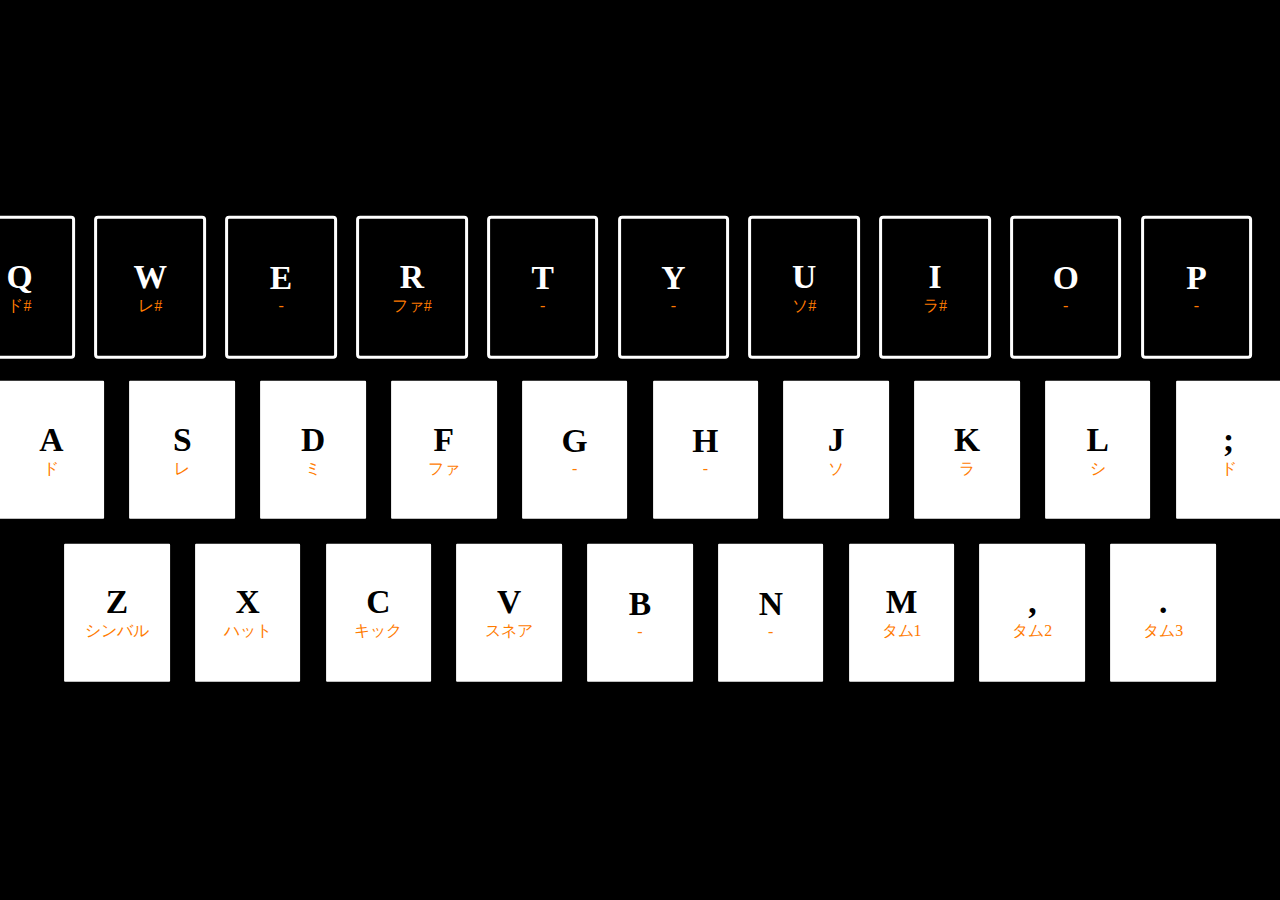
==== v1.1/index.html @ ea4dc0b1 "Add files via upload" ====
<!DOCTYPE html>
<html lang="ja">
  <head>
    <meta charset="UTF-8" />
    <meta http-equiv="X-UA-Compatible" content="IE=edge" />
    <meta name="viewport" content="width=device-width, initial-scale=1.0" />
    <title>touch-piano</title>
    <link rel="stylesheet" type="text/css" href="index.css" />
    <script src="play.js"></script>
  </head>
  <body>
    <div class="wraper">
      <div class="main-image"></div>
      <div class="keyborad">
        <div class="keys top">
          <div data-key="q" class="key top">
            <kbd>Q</kbd>
            <span class="sound">ド#</span>
          </div>
          <div data-key="w" class="key top">
            <kbd>W</kbd>
            <span class="sound">レ#</span>
          </div>
          <div data-key="e" class="key top">
            <kbd>E</kbd>
            <span class="sound">-</span>
          </div>
          <div data-key="r" class="key top">
            <kbd>R</kbd>
            <span class="sound">ファ#</span>
          </div>
          <div data-key="t" class="key top">
            <kbd>T</kbd>
            <span class="sound">-</span>
          </div>
          <div data-key="y" class="key top">
            <kbd>Y</kbd>
            <span class="sound">-</span>
          </div>
          <div data-key="u" class="key top">
            <kbd>U</kbd>
            <span class="sound">ソ#</span>
          </div>
          <div data-key="i" class="key top">
            <kbd>I</kbd>
            <span class="sound">ラ#</span>
          </div>
          <div data-key="o" class="key top">
            <kbd>O</kbd>
            <span class="sound">-</span>
          </div>
          <div data-key="p" class="key top">
            <kbd>P</kbd>
            <span class="sound">-</span>
          </div>
        </div>
        <div class="keys middle">
          <div data-key="a" class="key middle">
            <kbd>A</kbd>
            <span class="sound">ド</span>
          </div>
          <div data-key="s" class="key middle">
            <kbd>S</kbd>
            <span class="sound">レ</span>
          </div>
          <div data-key="d" class="key middle">
            <kbd>D</kbd>
            <span class="sound">ミ</span>
          </div>
          <div data-key="f" class="key middle">
            <kbd>F</kbd>
            <span class="sound">ファ</span>
          </div>
          <div data-key="g" class="key middle">
            <kbd>G</kbd>
            <span class="sound">-</span>
          </div>
          <div data-key="h" class="key middle">
            <kbd>H</kbd>
            <span class="sound">-</span>
          </div>
          <div data-key="j" class="key middle">
            <kbd>J</kbd>
            <span class="sound">ソ</span>
          </div>
          <div data-key="k" class="key middle">
            <kbd>K</kbd>
            <span class="sound">ラ</span>
          </div>
          <div data-key="l" class="key middle">
            <kbd>L</kbd>
            <span class="sound">シ</span>
          </div>
          <div data-key=";" class="key middle">
            <kbd>;</kbd>
            <span class="sound">ド</span>
          </div>
        </div>
        <div class="keys bottom">
          <div data-key="z" class="key bottom">
            <kbd>Z</kbd>
            <span class="sound">シンバル</span>
          </div>
          <div data-key="x" class="key bottom">
            <kbd>X</kbd>
            <span class="sound">ハット</span>
          </div>
          <div data-key="c" class="key bottom">
            <kbd>C</kbd>
            <span class="sound">キック</span>
          </div>
          <div data-key="v" class="key bottom">
            <kbd>V</kbd>
            <span class="sound">スネア</span>
          </div>
          <div data-key="b" class="key bottom">
            <kbd>B</kbd>
            <span class="sound">-</span>
          </div>
          <div data-key="n" class="key bottom">
            <kbd>N</kbd>
            <span class="sound">-</span>
          </div>
          <div data-key="m" class="key bottom">
            <kbd>M</kbd>
            <span class="sound">タム1</span>
          </div>
          <div data-key="," class="key bottom">
            <kbd>,</kbd>
            <span class="sound">タム2</span>
          </div>
          <div data-key="." class="key bottom">
            <kbd>.</kbd>
            <span class="sound">タム3</span>
          </div>
        </div>
      </div>

      <audio data-key="a" src="/sound/piano2_do.mp3"></audio>
      <audio data-key="s" src="/sound/piano2_re.mp3"></audio>
      <audio data-key="d" src="/sound/piano2_mi.mp3"></audio>
      <audio data-key="f" src="/sound/piano2_fa.mp3"></audio>
      <audio data-key="j" src="/sound/piano2_so.mp3"></audio>
      <audio data-key="k" src="/sound/piano2_ra.mp3"></audio>
      <audio data-key="l" src="/sound/piano2_si.mp3"></audio>
      <audio data-key=";" src="/sound/piano2_takaido.mp3"></audio>
      <audio data-key="q" src="/sound/piano2_dosharp.mp3"></audio>
      <audio data-key="w" src="/sound/piano2_resharp.mp3"></audio>
      <audio data-key="r" src="/sound/piano2_fasharp.mp3"></audio>
      <audio data-key="u" src="/sound/piano2_sosharp.mp3"></audio>
      <audio data-key="i" src="/sound/piano2_rasharp.mp3"></audio>
      <audio data-key="z" src="/sound/drum2_cymbal.mp3"></audio>
      <audio data-key="x" src="/sound/drum2_hat.mp3"></audio>
      <audio data-key="c" src="/sound/drum2_kick.mp3"></audio>
      <audio data-key="v" src="/sound/drum2_snare.mp3"></audio>
      <audio data-key="m" src="/sound/drum2_tom1.mp3"></audio>
      <audio data-key="," src="/sound/drum2_tom2.mp3"></audio>
      <audio data-key="." src="/sound/drum2_tom3.mp3"></audio>
    </div>
  </body>
</html>
---- v1.1/index.css ----
html {
  background-color: black;
}

body {
  margin: 0;
}

.wraper {
  width: 100%;
}

.main-image {
  position: relative;
  background-image: url("/main-image.jpg");
  background-size: cover; /*--背景画像のサイズ--*/
  background-attachment: fixed; /*--背景画像の固定--*/
  background-repeat: no-repeat; /*--背景画像の繰り返し--*/
  background-position: center center; /*--背景画像の位置--*/
  height: 90vh;
  margin: 5vh auto;
}

.keyborad {
  position: absolute;
  top: 50%;
  left: 50%;
  transform: translate(-50%, -50%);
  -webkit-transform: translate(-50%, -50%);
  -ms-transform: translate(-50%, -50%);
}

.keys {
  display: flex;
  justify-content: center;
}

.key {
  display: flex;
  width: 4.6rem;
  height: 6.6rem;
  border: solid;
  border-width: 0.2rem;
  border-radius: 4px;
  padding: 1rem;
  margin: 0.6rem;
  transition: all 0.7s;
  flex-flow: column;
  align-items: center;
  justify-content: center;
}

.keys.top {
  margin-right: 4rem;
}

.key.top {
  background-color: black;
  color: white;
}

.key.middle {
  background-color: white;
  color: black;
}

.key.bottom {
  background-color: white;
  color: black;
}

kbd {
  padding-top: 0.8rem;
  font-family: "inherit";
  font-size: 2.1rem;
  font-weight: 700;
}

.sound {
  padding-bottom: 0.8rem;
  font-size: 1rem;
  color: rgb(255, 123, 0);
}

.playing {
  background-color: rgb(0, 255, 255) !important;
  border-color: rgb(255, 255, 0);
}
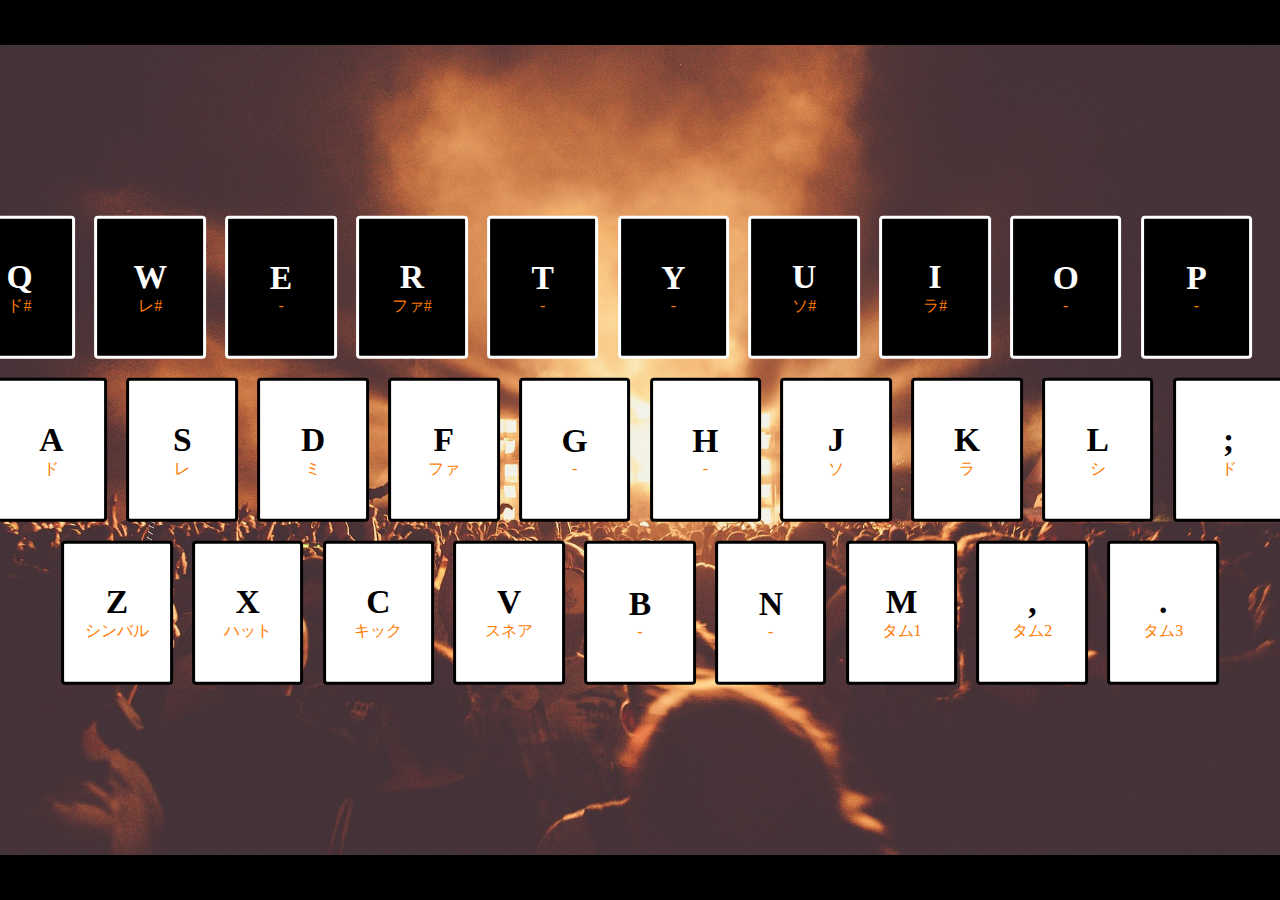
==== commit 19d4a2c9: "Update index.html" ====
--- a/v1.1/index.html
+++ b/v1.1/index.html
@@ -136,26 +136,26 @@
         </div>
       </div>
 
-      <audio data-key="a" src="/sound/piano2_do.mp3"></audio>
-      <audio data-key="s" src="/sound/piano2_re.mp3"></audio>
-      <audio data-key="d" src="/sound/piano2_mi.mp3"></audio>
-      <audio data-key="f" src="/sound/piano2_fa.mp3"></audio>
-      <audio data-key="j" src="/sound/piano2_so.mp3"></audio>
-      <audio data-key="k" src="/sound/piano2_ra.mp3"></audio>
-      <audio data-key="l" src="/sound/piano2_si.mp3"></audio>
-      <audio data-key=";" src="/sound/piano2_takaido.mp3"></audio>
-      <audio data-key="q" src="/sound/piano2_dosharp.mp3"></audio>
-      <audio data-key="w" src="/sound/piano2_resharp.mp3"></audio>
-      <audio data-key="r" src="/sound/piano2_fasharp.mp3"></audio>
-      <audio data-key="u" src="/sound/piano2_sosharp.mp3"></audio>
-      <audio data-key="i" src="/sound/piano2_rasharp.mp3"></audio>
-      <audio data-key="z" src="/sound/drum2_cymbal.mp3"></audio>
-      <audio data-key="x" src="/sound/drum2_hat.mp3"></audio>
-      <audio data-key="c" src="/sound/drum2_kick.mp3"></audio>
-      <audio data-key="v" src="/sound/drum2_snare.mp3"></audio>
-      <audio data-key="m" src="/sound/drum2_tom1.mp3"></audio>
-      <audio data-key="," src="/sound/drum2_tom2.mp3"></audio>
-      <audio data-key="." src="/sound/drum2_tom3.mp3"></audio>
+      <audio data-key="a" src="sound/piano2_do.mp3"></audio>
+      <audio data-key="s" src="sound/piano2_re.mp3"></audio>
+      <audio data-key="d" src="sound/piano2_mi.mp3"></audio>
+      <audio data-key="f" src="sound/piano2_fa.mp3"></audio>
+      <audio data-key="j" src="sound/piano2_so.mp3"></audio>
+      <audio data-key="k" src="sound/piano2_ra.mp3"></audio>
+      <audio data-key="l" src="sound/piano2_si.mp3"></audio>
+      <audio data-key=";" src="sound/piano2_takaido.mp3"></audio>
+      <audio data-key="q" src="sound/piano2_dosharp.mp3"></audio>
+      <audio data-key="w" src="sound/piano2_resharp.mp3"></audio>
+      <audio data-key="r" src="sound/piano2_fasharp.mp3"></audio>
+      <audio data-key="u" src="sound/piano2_sosharp.mp3"></audio>
+      <audio data-key="i" src="sound/piano2_rasharp.mp3"></audio>
+      <audio data-key="z" src="sound/drum2_cymbal.mp3"></audio>
+      <audio data-key="x" src="sound/drum2_hat.mp3"></audio>
+      <audio data-key="c" src="sound/drum2_kick.mp3"></audio>
+      <audio data-key="v" src="sound/drum2_snare.mp3"></audio>
+      <audio data-key="m" src="sound/drum2_tom1.mp3"></audio>
+      <audio data-key="," src="sound/drum2_tom2.mp3"></audio>
+      <audio data-key="." src="sound/drum2_tom3.mp3"></audio>
     </div>
   </body>
 </html>
